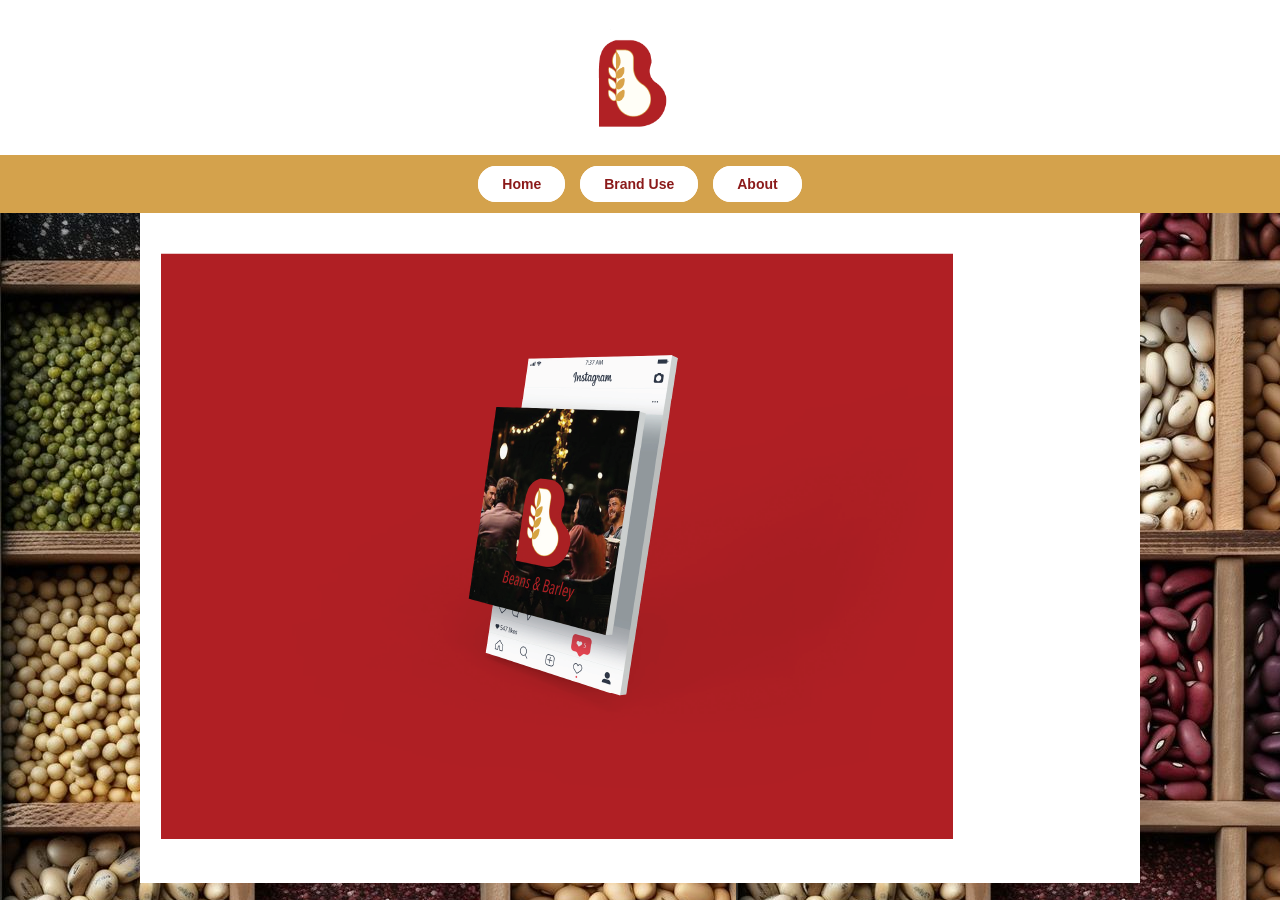
==== branduse.html @ 7fdbdff2 "ok" ====
<!DOCTYPE html>
<html lang="en">
    <head>
        <meta charset="utf-8">
        <meta name="viewport" content="width=device-width, initial-scale=1.0">
        <link rel="stylesheet" href="branduse.css">
        <Title>Brand Use</Title>
    </head>
    <body class="logo-bg">
  <header class="site-header">
    <div class="brand-logo">
      <a href="index.html">
        <img src="assets/B&B mockup 1.png" alt="Beans & Barley Logo" class="logo">
      </a>
    </div>

    <nav class="main-nav">
      <ul class="nav-list">
        <li><a href="index.html" class="nav-link">Home</a></li>
        <li><a href="branduse.html" class="nav-link">Brand Use</a></li>
        <li><a href="about.html" class="nav-link">About</a></li>
      </ul>
    </nav>
  </header>
  <main class="wrapper-logoo">
    <img src="assets/SMBB.png" alt="Social media">
  </main>
    </body>
</html>
---- branduse.css ----
* {
  margin: 0;
  padding: 0;
  box-sizing: border-box;
}

.logo-bg {
  background-image: url("assets/BG.jfif");
  background-repeat: repeat;
  font-family: 'Segoe UI', Arial, sans-serif;
  background-color: #f2f2f0;
  color: #333;
}

.site-header {
  background-color: #ffffff;
  text-align: center;
}

.brand-logo {
  padding: 20px;
}

.logo {
  width: 100px;
}

.main-nav {
  background-color: #D4A24c;
  padding: 20px 20px;
}

.nav-list {
  display: flex;
  justify-content: center;
  align-items: center;
  gap: 15px;
  list-style: none;
}

.nav-link {
  background-color: #ffffff;
  color: #8b1a1a;
  text-decoration: none;
  font-size: 14px;
  font-weight: 600;
  padding: 8px 22px;
  border-radius: 50px;
  border: 2px solid #ffffff;
  transition: 0.3s;
}

.nav-link:hover {
  background-color: #D4A24c;
  color: #ffffff;
}

.wrapper-logoo {
  max-width: 1000px;
  margin: auto;
  padding: 40px 20px;
  background-color: #ffffff;
  justify-content: center;
  align-content: center;
  width: 100%;
  
}

.smbb {
   max-width: 350px;
  width: 499x;
  display: block;  
  margin-top: 39px;
  justify-content: center;
  align-content: center;

}
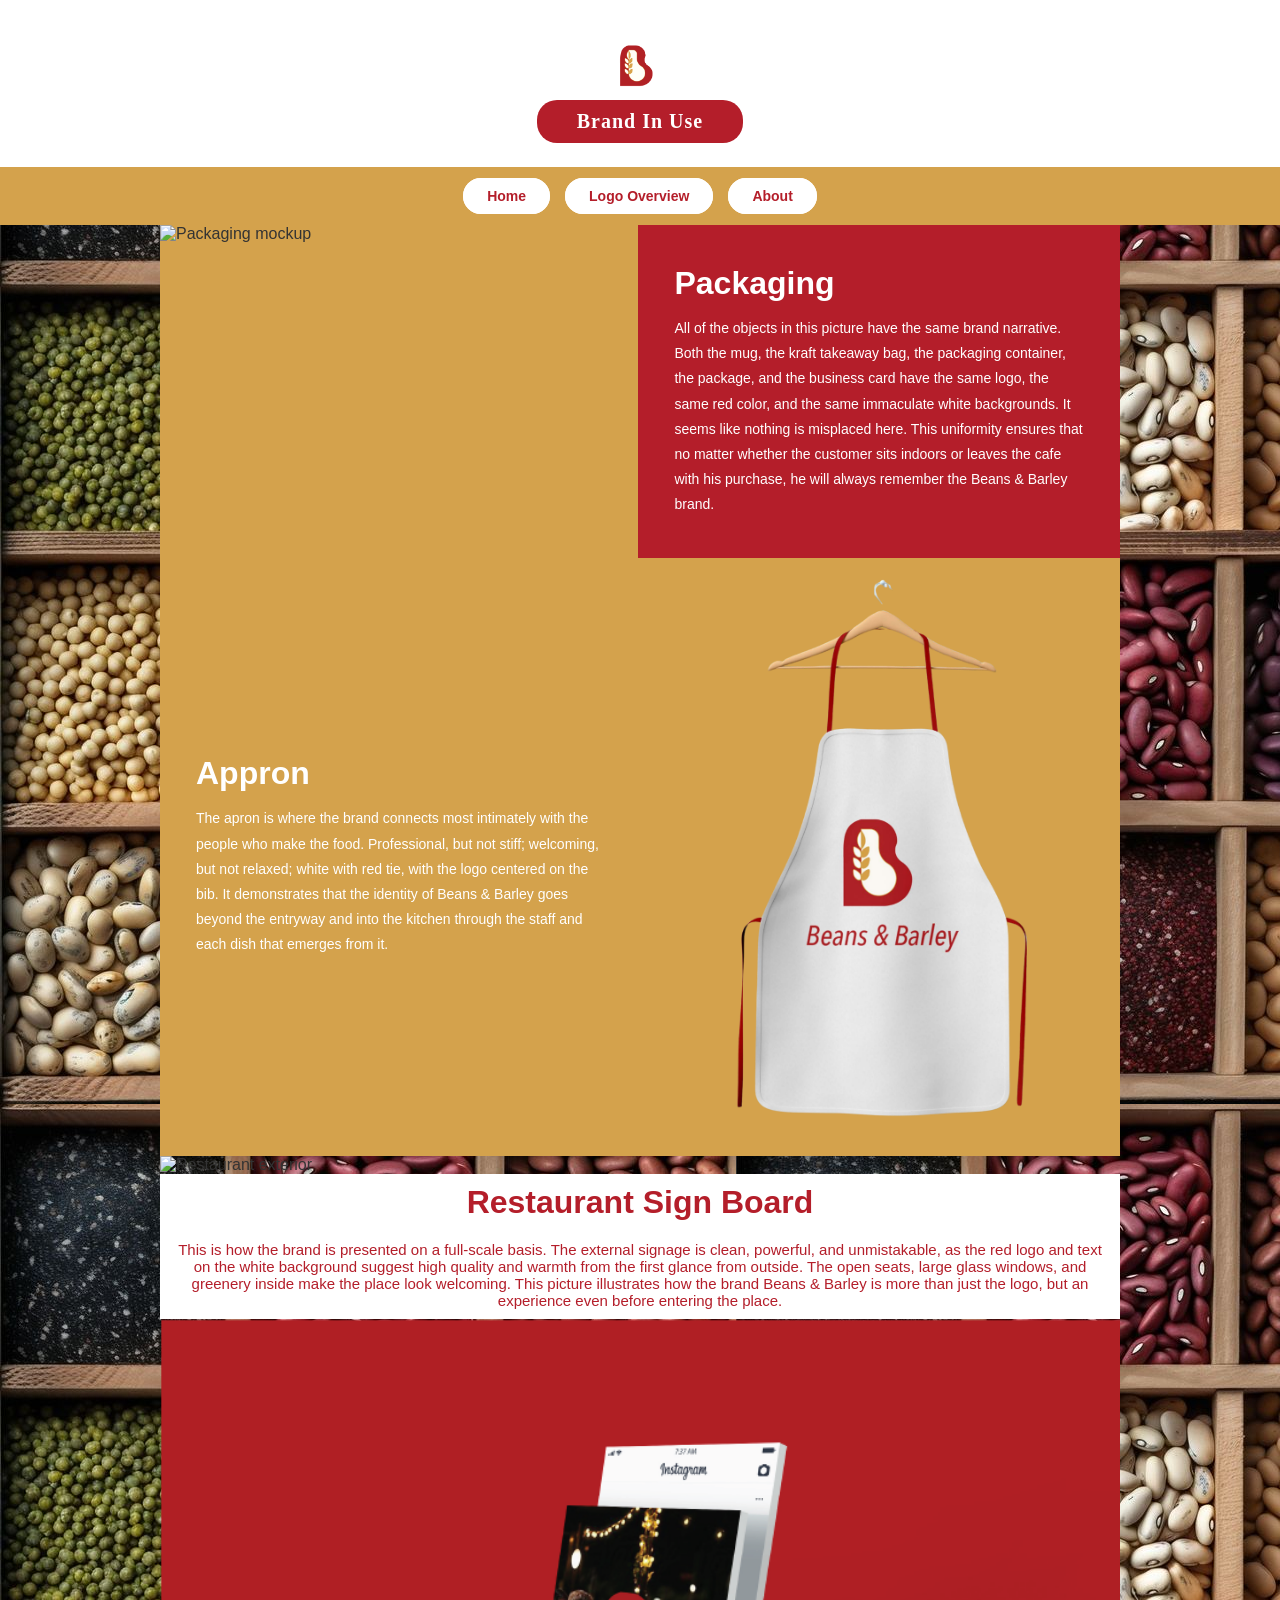
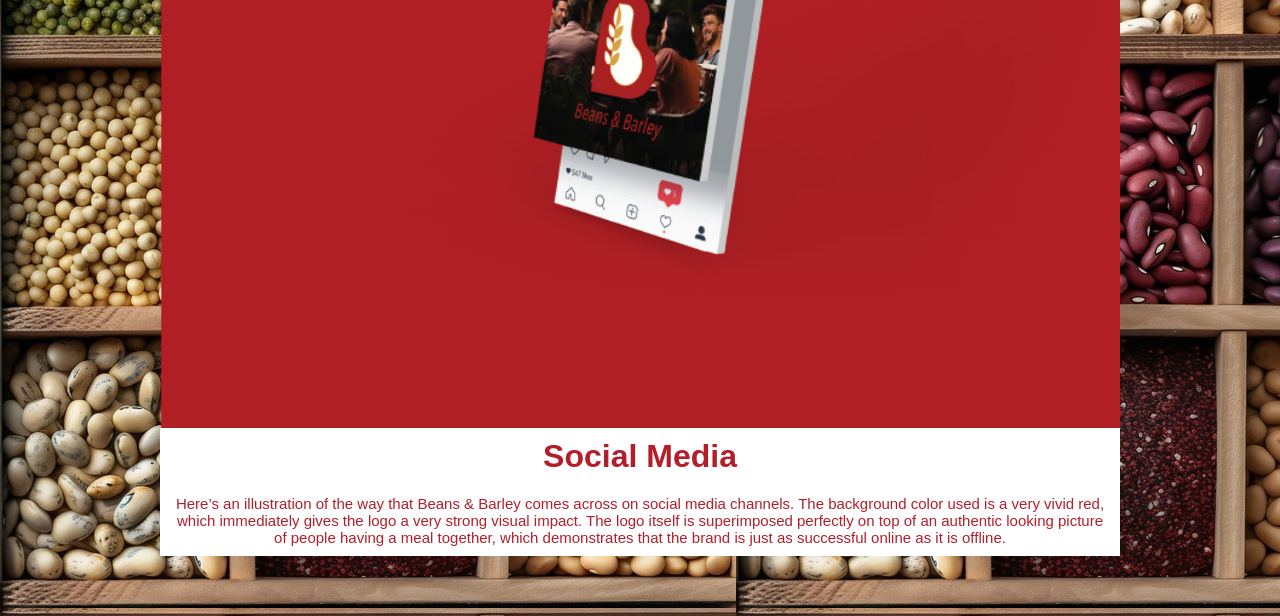
==== commit e198d6e7: "use" ====
--- a/branduse.html
+++ b/branduse.html
@@ -1,29 +1,61 @@
 <!DOCTYPE html>
 <html lang="en">
-    <head>
-        <meta charset="utf-8">
-        <meta name="viewport" content="width=device-width, initial-scale=1.0">
-        <link rel="stylesheet" href="branduse.css">
-        <Title>Brand Use</Title>
-    </head>
-    <body class="logo-bg">
-  <header class="site-header">
-    <div class="brand-logo">
-      <a href="index.html">
+<head>
+  <meta charset="utf-8">
+  <meta name="viewport" content="width=device-width, initial-scale=1.0">
+  <link rel="stylesheet" href="branduse.css">
+  <title>Brand Use</title>
+</head>
+<body class="logo-bg">
+  <div class="page-title">
+    <a href="index.html" class="brand-logo">
         <img src="assets/B&B mockup 1.png" alt="Beans & Barley Logo" class="logo">
       </a>
-    </div>
-
-    <nav class="main-nav">
+    <h1>Brand In Use</h1>
+  </div>
+  <header class="site-header">
+    <div class="header-inner">
+       <nav class="main-nav">
       <ul class="nav-list">
         <li><a href="index.html" class="nav-link">Home</a></li>
-        <li><a href="branduse.html" class="nav-link">Brand Use</a></li>
+        <li><a href="logooverview.html" class="nav-link">Logo Overview</a></li>
         <li><a href="about.html" class="nav-link">About</a></li>
       </ul>
     </nav>
+    </div>
   </header>
-  <main class="wrapper-logoo">
-    <img src="assets/SMBB.png" alt="Social media">
+
+  <main class="wrapper">
+    <div class="left-pair">
+      <div class="img-box">
+        <img src="assets/Packeg B&B.jpg" alt="Packaging mockup">
+      </div>
+      <div class="text-box red">
+        <h1>Packaging</h1>
+        <p>All of the objects in this picture have the same brand narrative. Both the mug, the kraft takeaway bag, the packaging container, the package, and the business card have the same logo, the same red color, and the same immaculate white backgrounds. It seems like nothing is misplaced here. This uniformity ensures that no matter whether the customer sits indoors or leaves the cafe with his purchase, he will always remember the Beans & Barley brand.</p>
+      </div>
+    </div>
+    <div class="left-pair">
+      <div class="text-box gold">
+        <h1>Appron</h1>
+        <p>The apron is where the brand connects most intimately with the people who make the food. Professional, but not stiff; welcoming, but not relaxed; white with red tie, with the logo centered on the bib. It demonstrates that the identity of Beans & Barley goes beyond the entryway and into the kitchen through the staff and each dish that emerges from it.</p>
+      </div>
+      <div class="img-box">
+        <img src="assets/ABB.png" alt="Apron mockup">
+      </div>
+    </div>
+    <div class="sign-board">
+      <img src="assets/B&B Restaurant.jpg" alt="Restaurant exterior">
+      <h1>Restaurant Sign Board</h1>
+      <p>This is how the brand is presented on a full-scale basis. The external signage is clean, powerful, and unmistakable, as the red logo and text on the white background suggest high quality and warmth from the first glance from outside. The open seats, large glass windows, and greenery inside make the place look welcoming. This picture illustrates how the brand Beans & Barley is more than just the logo, but an experience even before entering the place.</p>
+    </div>
+    <div class="sign-board">
+      <img src="assets/SMBB.png" alt="Restaurant exterior">
+      <h1>Social Media</h1>
+      <p>Here’s an illustration of the way that Beans & Barley comes across on social media channels. The background color used is a very vivid red, which immediately gives the logo a very strong visual impact. The logo itself is superimposed perfectly on top of an authentic looking picture of people having a meal together, which demonstrates that the brand is just as successful online as it is offline.</p>
+    </div>
+
   </main>
-    </body>
+
+</body>
 </html>
--- a/branduse.css
+++ b/branduse.css
@@ -4,25 +4,29 @@
   box-sizing: border-box;
 }
 
+body {
+  font-family: 'Segoe UI', Arial, sans-serif;
+  color: #333;
+}
+
 .logo-bg {
   background-image: url("assets/BG.jfif");
   background-repeat: repeat;
-  font-family: 'Segoe UI', Arial, sans-serif;
   background-color: #f2f2f0;
-  color: #333;
+  min-height: 100vh;
 }
 
-.site-header {
-  background-color: #ffffff;
-  text-align: center;
-}
 
 .brand-logo {
-  padding: 20px;
+  flex-shrink: 0;
+  display: flex;
+  align-items: center;
 }
 
 .logo {
-  width: 100px;
+  height: 52px;
+  width: auto;
+  display: block;
 }
 
 .main-nav {
@@ -40,7 +44,7 @@
 
 .nav-link {
   background-color: #ffffff;
-  color: #8b1a1a;
+  color: #B41E2A;
   text-decoration: none;
   font-size: 14px;
   font-weight: 600;
@@ -55,23 +59,122 @@
   color: #ffffff;
 }
 
-.wrapper-logoo {
+.page-title {
+  text-align: center;
+  padding: 36px 20px 24px;
+  display: flex;
+  flex-direction: column;
+  align-items: center;
+  gap: 12px;
+  background-color: #ffffff;
+}
+
+.title-logo {
+  height: 70px;
+  width: auto;
+}
+
+.page-title h1 {
+  font-family: Cambria, Georgia, serif;
+  font-size: 20px;
+  font-weight: 700;
+  color: #ffffff;
+  background-color: #B41E2A;
+  padding: 10px 40px;
+  border-radius: 20px;
+  letter-spacing: 1px;
+}
+
+.wrapper {
   max-width: 1000px;
-  margin: auto;
-  padding: 40px 20px;
+  margin: 0 auto 60px;
+  padding: 0 20px;
+  display: flex;
+  flex-direction: column;
+  gap: 0;
+}
+
+.left-pair {
+  display: flex;
+  align-items: stretch;
+  overflow: hidden;
+}
+
+.text-box {
+  width: 500px;
+  padding: 40px 36px;
+  display: flex;
+  flex-direction: column;
+  justify-content: center;
+  gap: 14px;
+}
+
+.text-box.red {
+  background-color: #B41E2A;
+  color: #ffffff;
+}
+
+.text-box.gold {
+  background-color: #D4A24c;
+  color: #ffffff;
+}
+
+.text-box h2 {
+  font-family: Cambria, Georgia, serif;
+  font-size: 24px;
+  font-weight: 700;
+  margin-bottom: 6px;
+}
+
+.text-box p {
+  font-size: 14px;
+  line-height: 1.8;
+}
+
+.img-box {
+  width: 500px;
+  overflow: hidden;
+  display: flex;
+  align-items: center;
+  justify-content: center;
+}
+
+.img-box img {
+  width: 100%;
+  height: 100%;
+  object-fit: cover;
+  display: block;
+  background-color: #D4A24c;
+}
+
+.sign-board {
+  width: 100%;
+  overflow: hidden;
+}
+
+.sign-board img {
+  width: 100%;
+  object-fit: cover;
+  display: block;
+}
+.sign-board p {
   background-color: #ffffff;
-  justify-content: center;
-  align-content: center;
-  width: 100%;
-  
+  color: #B41E2A;
+  text-align: center;
+  padding: 10px;
+  font-size: 15px;
+}
+.sign-board h1 {
+  background-color: #ffffff;
+  color: #B41E2A;
+  text-align: center;
+  padding: 10px;
+
 }
 
 .smbb {
-   max-width: 350px;
-  width: 499x;
-  display: block;  
-  margin-top: 39px;
-  justify-content: center;
-  align-content: center;
-
-}+  width: 100%;
+  object-fit: cover;
+  display: block;
+}
+ 
